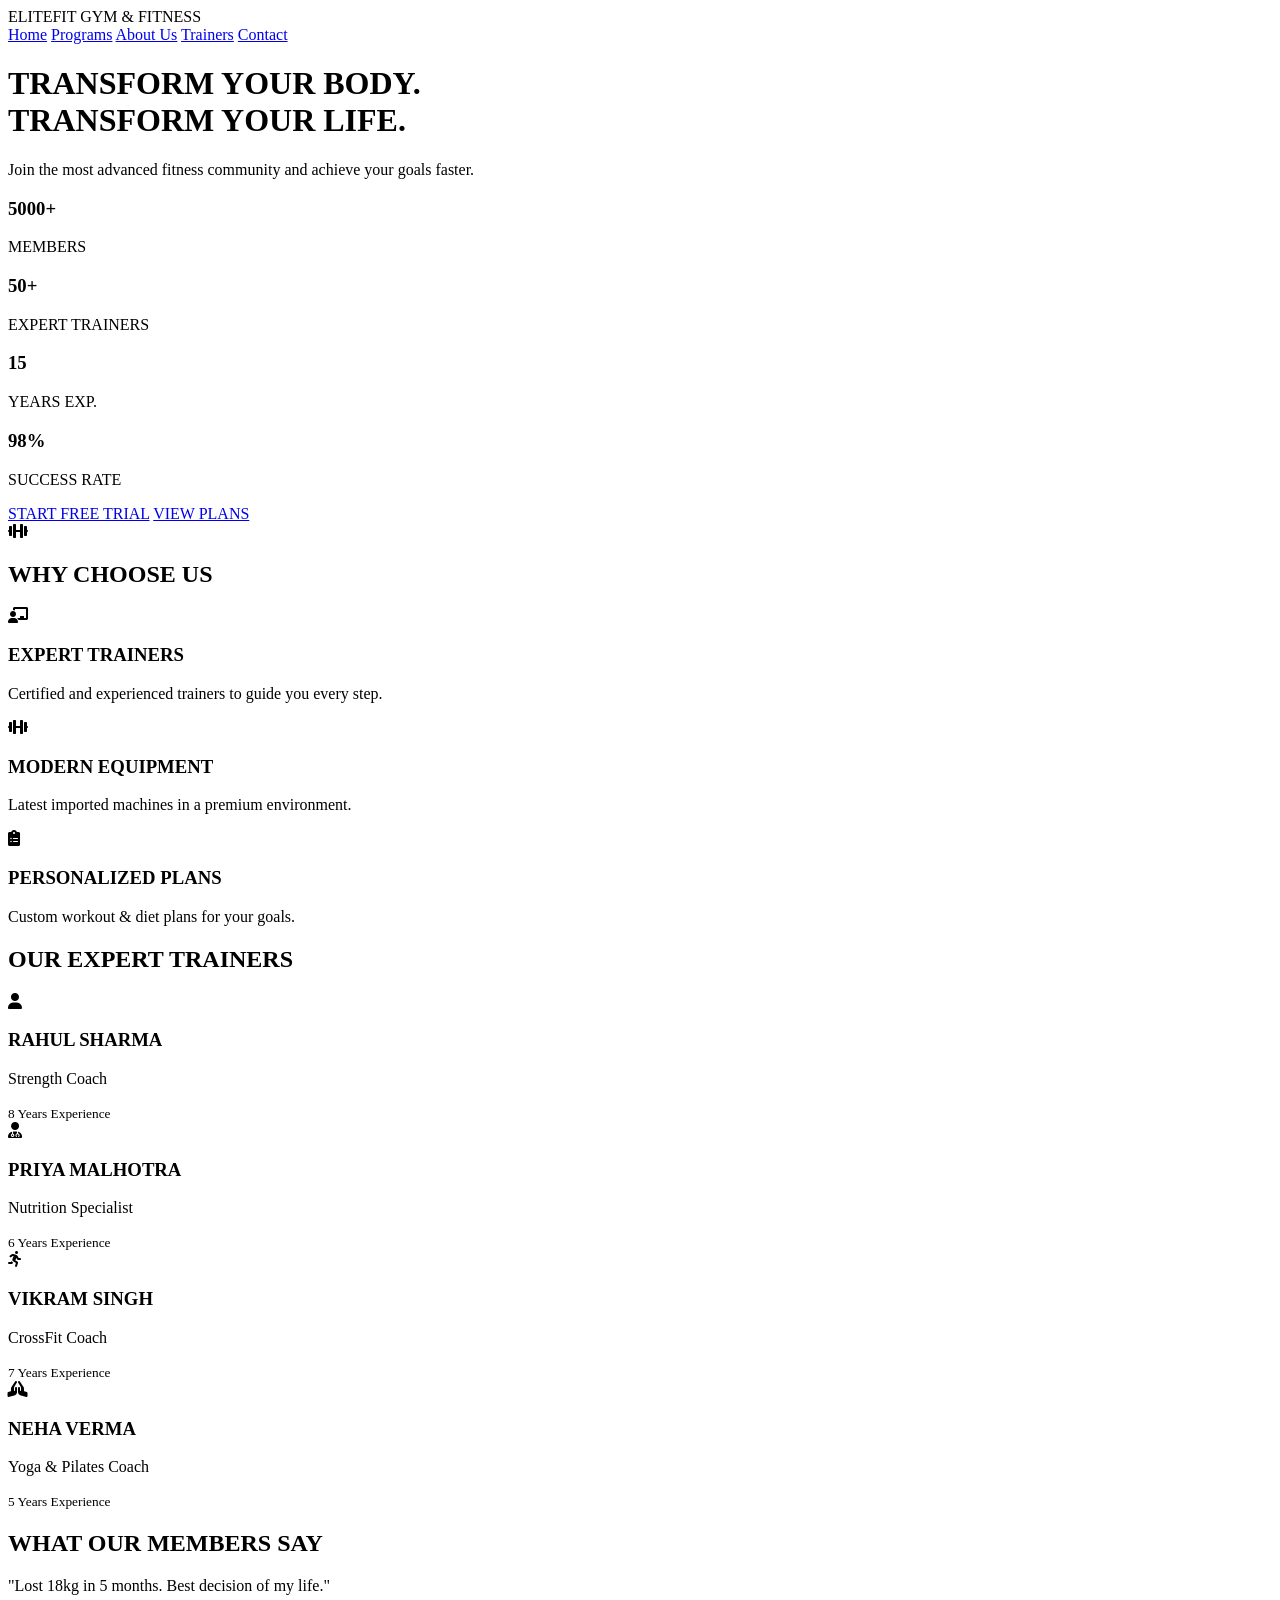
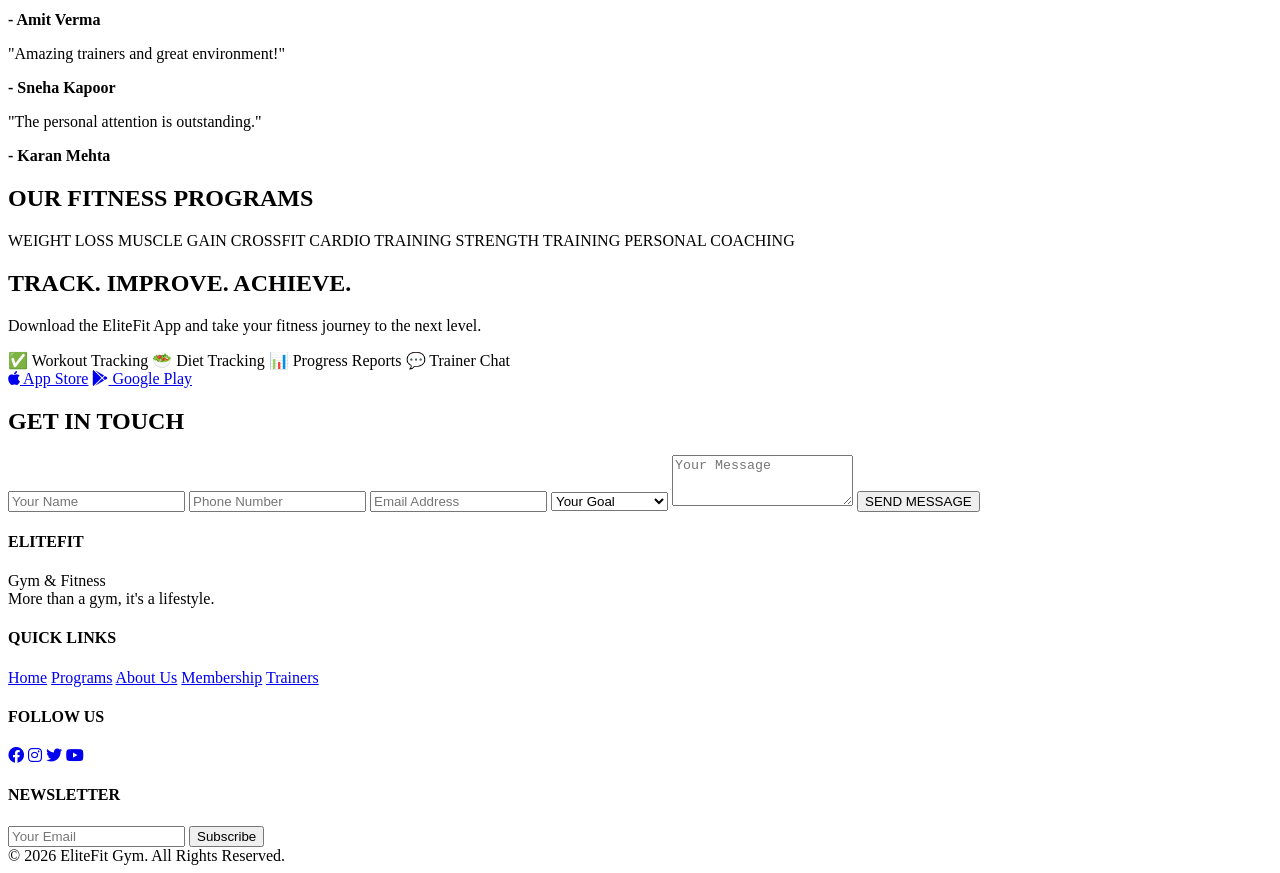
==== index.html @ 0a694ad9 "Create index.html" ====
<!DOCTYPE html>
<html lang="en">
<head>
    <meta charset="UTF-8">
    <meta name="viewport" content="width=device-width, initial-scale=1.0">
    <title>EliteFit - Gym & Fitness</title>
    <link rel="stylesheet" href="css/style.css">
    <link href="https://fonts.googleapis.com/css2?family=Inter:wght@300;400;600;700;800&display=swap" rel="stylesheet">
    <link rel="stylesheet" href="https://cdnjs.cloudflare.com/ajax/libs/font-awesome/6.0.0-beta3/css/all.min.css">
</head>
<body>
    <div class="container">
        <nav class="navbar">
            <div class="logo">ELITEFIT <span>GYM & FITNESS</span></div>
            <div class="nav-links">
                <a href="#">Home</a>
                <a href="#">Programs</a>
                <a href="#">About Us</a>
                <a href="#">Trainers</a>
                <a href="#">Contact</a>
            </div>
        </nav>

        <div class="hero">
            <div class="hero-content">
                <h1>TRANSFORM YOUR BODY.<br><span>TRANSFORM YOUR LIFE.</span></h1>
                <p>Join the most advanced fitness community and achieve your goals faster.</p>
                <div class="hero-stats">
                    <div class="stat-item"><h3>5000+</h3><p>MEMBERS</p></div>
                    <div class="stat-item"><h3>50+</h3><p>EXPERT TRAINERS</p></div>
                    <div class="stat-item"><h3>15</h3><p>YEARS EXP.</p></div>
                    <div class="stat-item"><h3>98%</h3><p>SUCCESS RATE</p></div>
                </div>
                <div class="hero-buttons">
                    <a href="#" class="btn-primary">START FREE TRIAL</a>
                    <a href="#" class="btn-secondary">VIEW PLANS</a>
                </div>
            </div>
            <div class="hero-image">
                <i class="fas fa-dumbbell"></i>
            </div>
        </div>
    </div>

    <section>
        <div class="container">
            <h2 class="section-title">WHY CHOOSE US</h2>
            <div class="cards-grid">
                <div class="card"><i class="fas fa-chalkboard-user"></i><h3>EXPERT TRAINERS</h3><p>Certified and experienced trainers to guide you every step.</p></div>
                <div class="card"><i class="fas fa-dumbbell"></i><h3>MODERN EQUIPMENT</h3><p>Latest imported machines in a premium environment.</p></div>
                <div class="card"><i class="fas fa-clipboard-list"></i><h3>PERSONALIZED PLANS</h3><p>Custom workout & diet plans for your goals.</p></div>
            </div>
        </div>
    </section>

    <section>
        <div class="container">
            <h2 class="section-title">OUR EXPERT TRAINERS</h2>
            <div class="trainer-grid">
                <div class="trainer-card"><div class="trainer-img"><i class="fas fa-user"></i></div><h3>RAHUL SHARMA</h3><p>Strength Coach</p><small>8 Years Experience</small></div>
                <div class="trainer-card"><div class="trainer-img"><i class="fas fa-user-md"></i></div><h3>PRIYA MALHOTRA</h3><p>Nutrition Specialist</p><small>6 Years Experience</small></div>
                <div class="trainer-card"><div class="trainer-img"><i class="fas fa-running"></i></div><h3>VIKRAM SINGH</h3><p>CrossFit Coach</p><small>7 Years Experience</small></div>
                <div class="trainer-card"><div class="trainer-img"><i class="fas fa-praying-hands"></i></div><h3>NEHA VERMA</h3><p>Yoga & Pilates Coach</p><small>5 Years Experience</small></div>
            </div>
        </div>
    </section>

    <section>
        <div class="container">
            <h2 class="section-title">WHAT OUR MEMBERS SAY</h2>
            <div class="testimonial-grid">
                <div class="testimonial"><p>"Lost 18kg in 5 months. Best decision of my life."</p><strong>- Amit Verma</strong></div>
                <div class="testimonial"><p>"Amazing trainers and great environment!"</p><strong>- Sneha Kapoor</strong></div>
                <div class="testimonial"><p>"The personal attention is outstanding."</p><strong>- Karan Mehta</strong></div>
            </div>
        </div>
    </section>

    <section>
        <div class="container">
            <h2 class="section-title">OUR FITNESS PROGRAMS</h2>
            <div class="program-badges">
                <span class="badge">WEIGHT LOSS</span>
                <span class="badge">MUSCLE GAIN</span>
                <span class="badge">CROSSFIT</span>
                <span class="badge">CARDIO TRAINING</span>
                <span class="badge">STRENGTH TRAINING</span>
                <span class="badge">PERSONAL COACHING</span>
            </div>
        </div>
    </section>

    <section>
        <div class="container">
            <div class="app-section">
                <h2>TRACK. IMPROVE. ACHIEVE.</h2>
                <p>Download the EliteFit App and take your fitness journey to the next level.</p>
                <div class="app-features">
                    <span>✅ Workout Tracking</span>
                    <span>🥗 Diet Tracking</span>
                    <span>📊 Progress Reports</span>
                    <span>💬 Trainer Chat</span>
                </div>
                <div class="app-buttons">
                    <a href="#" class="app-btn"><i class="fab fa-apple"></i> App Store</a>
                    <a href="#" class="app-btn"><i class="fab fa-google-play"></i> Google Play</a>
                </div>
            </div>
        </div>
    </section>

    <section>
        <div class="container">
            <h2 class="section-title">GET IN TOUCH</h2>
            <div class="contact-form">
                <form id="contactForm">
                    <input type="text" placeholder="Your Name" required>
                    <input type="tel" placeholder="Phone Number">
                    <input type="email" placeholder="Email Address" required>
                    <select>
                        <option>Your Goal</option>
                        <option>Weight Loss</option>
                        <option>Muscle Gain</option>
                        <option>General Fitness</option>
                    </select>
                    <textarea rows="3" placeholder="Your Message"></textarea>
                    <button type="submit">SEND MESSAGE</button>
                    <p id="formFeedback"></p>
                </form>
            </div>
        </div>
    </section>

    <footer>
        <div class="container">
            <div class="footer-grid">
                <div class="footer-col">
                    <h4>ELITEFIT</h4>
                    <p>Gym & Fitness<br>More than a gym, it's a lifestyle.</p>
                </div>
                <div class="footer-col">
                    <h4>QUICK LINKS</h4>
                    <a href="#">Home</a>
                    <a href="#">Programs</a>
                    <a href="#">About Us</a>
                    <a href="#">Membership</a>
                    <a href="#">Trainers</a>
                </div>
                <div class="footer-col">
                    <h4>FOLLOW US</h4>
                    <div class="social-icons">
                        <a href="#"><i class="fab fa-facebook"></i></a>
                        <a href="#"><i class="fab fa-instagram"></i></a>
                        <a href="#"><i class="fab fa-twitter"></i></a>
                        <a href="#"><i class="fab fa-youtube"></i></a>
                    </div>
                </div>
                <div class="footer-col">
                    <h4>NEWSLETTER</h4>
                    <input type="email" placeholder="Your Email">
                    <button class="subscribe-btn">Subscribe</button>
                </div>
            </div>
            <div class="copyright">© 2026 EliteFit Gym. All Rights Reserved.</div>
        </div>
    </footer>

    <script src="js/script.js"></script>
</body>
</html>
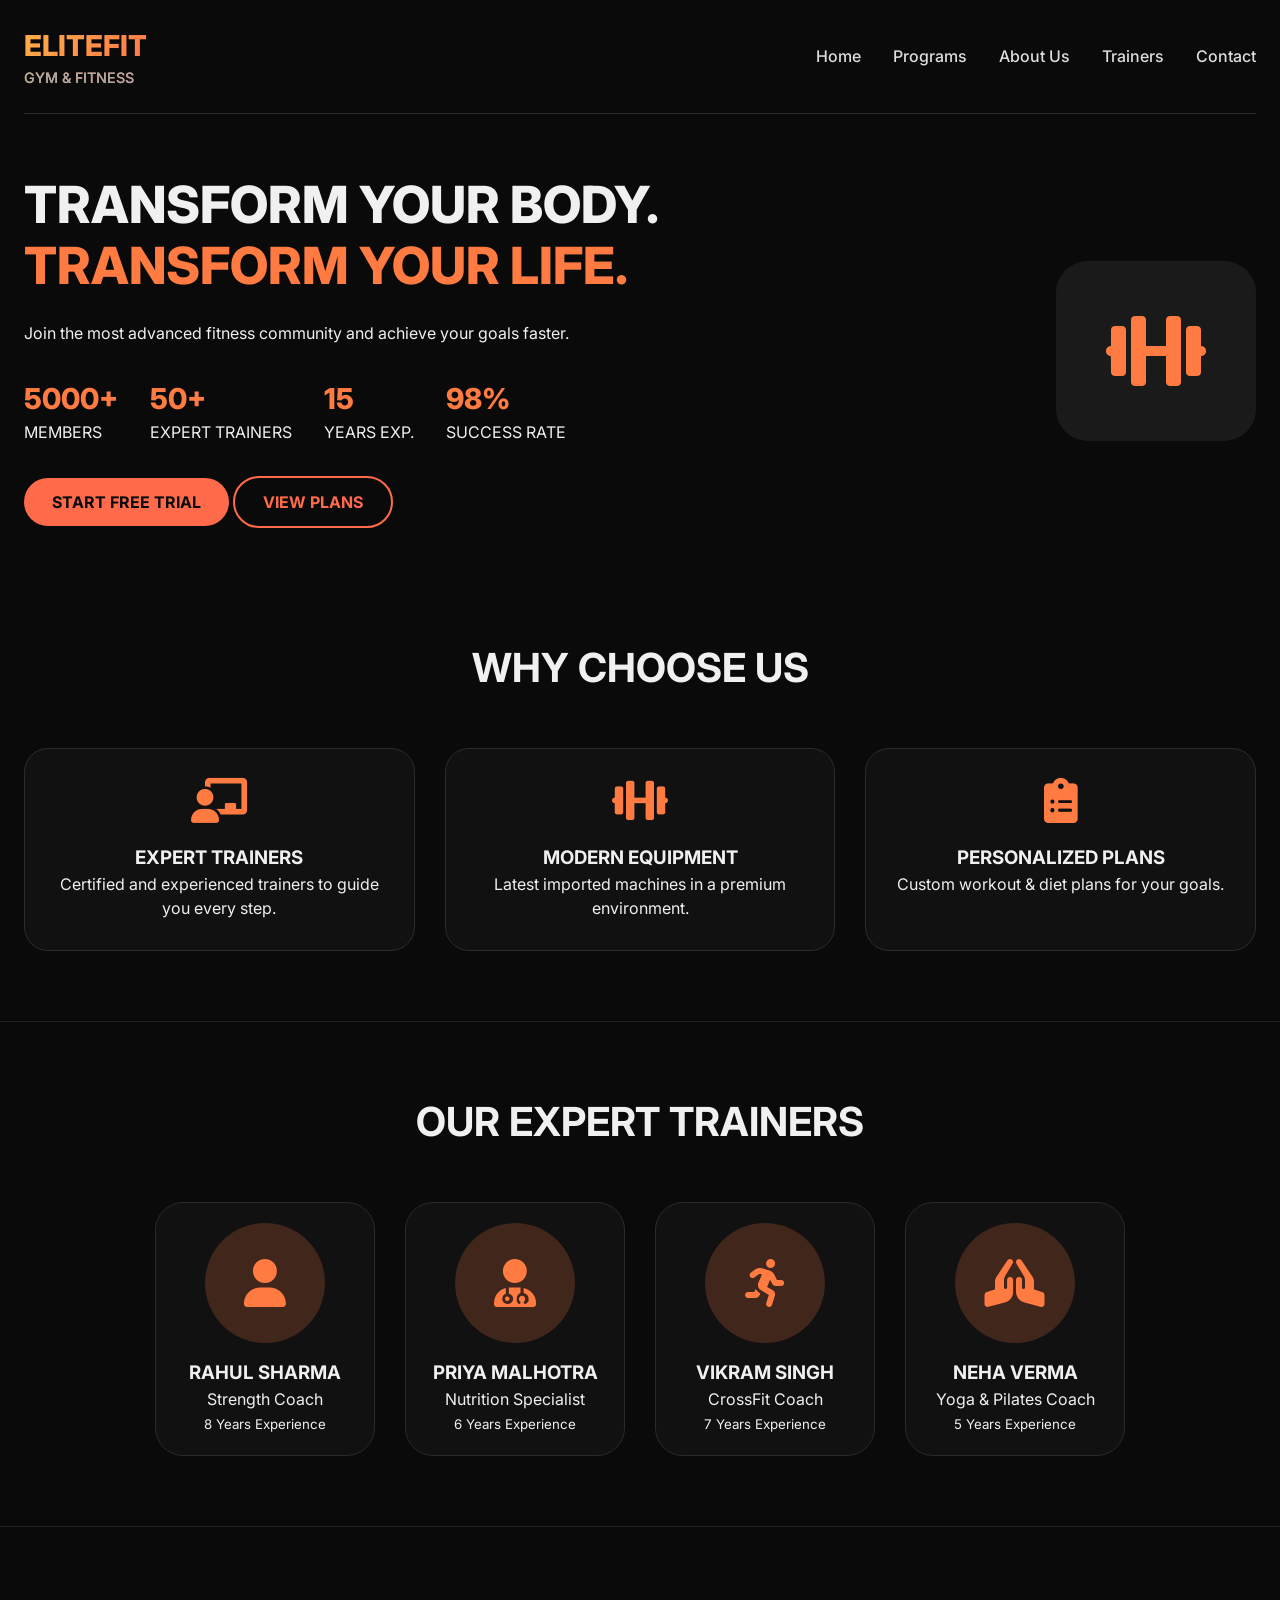
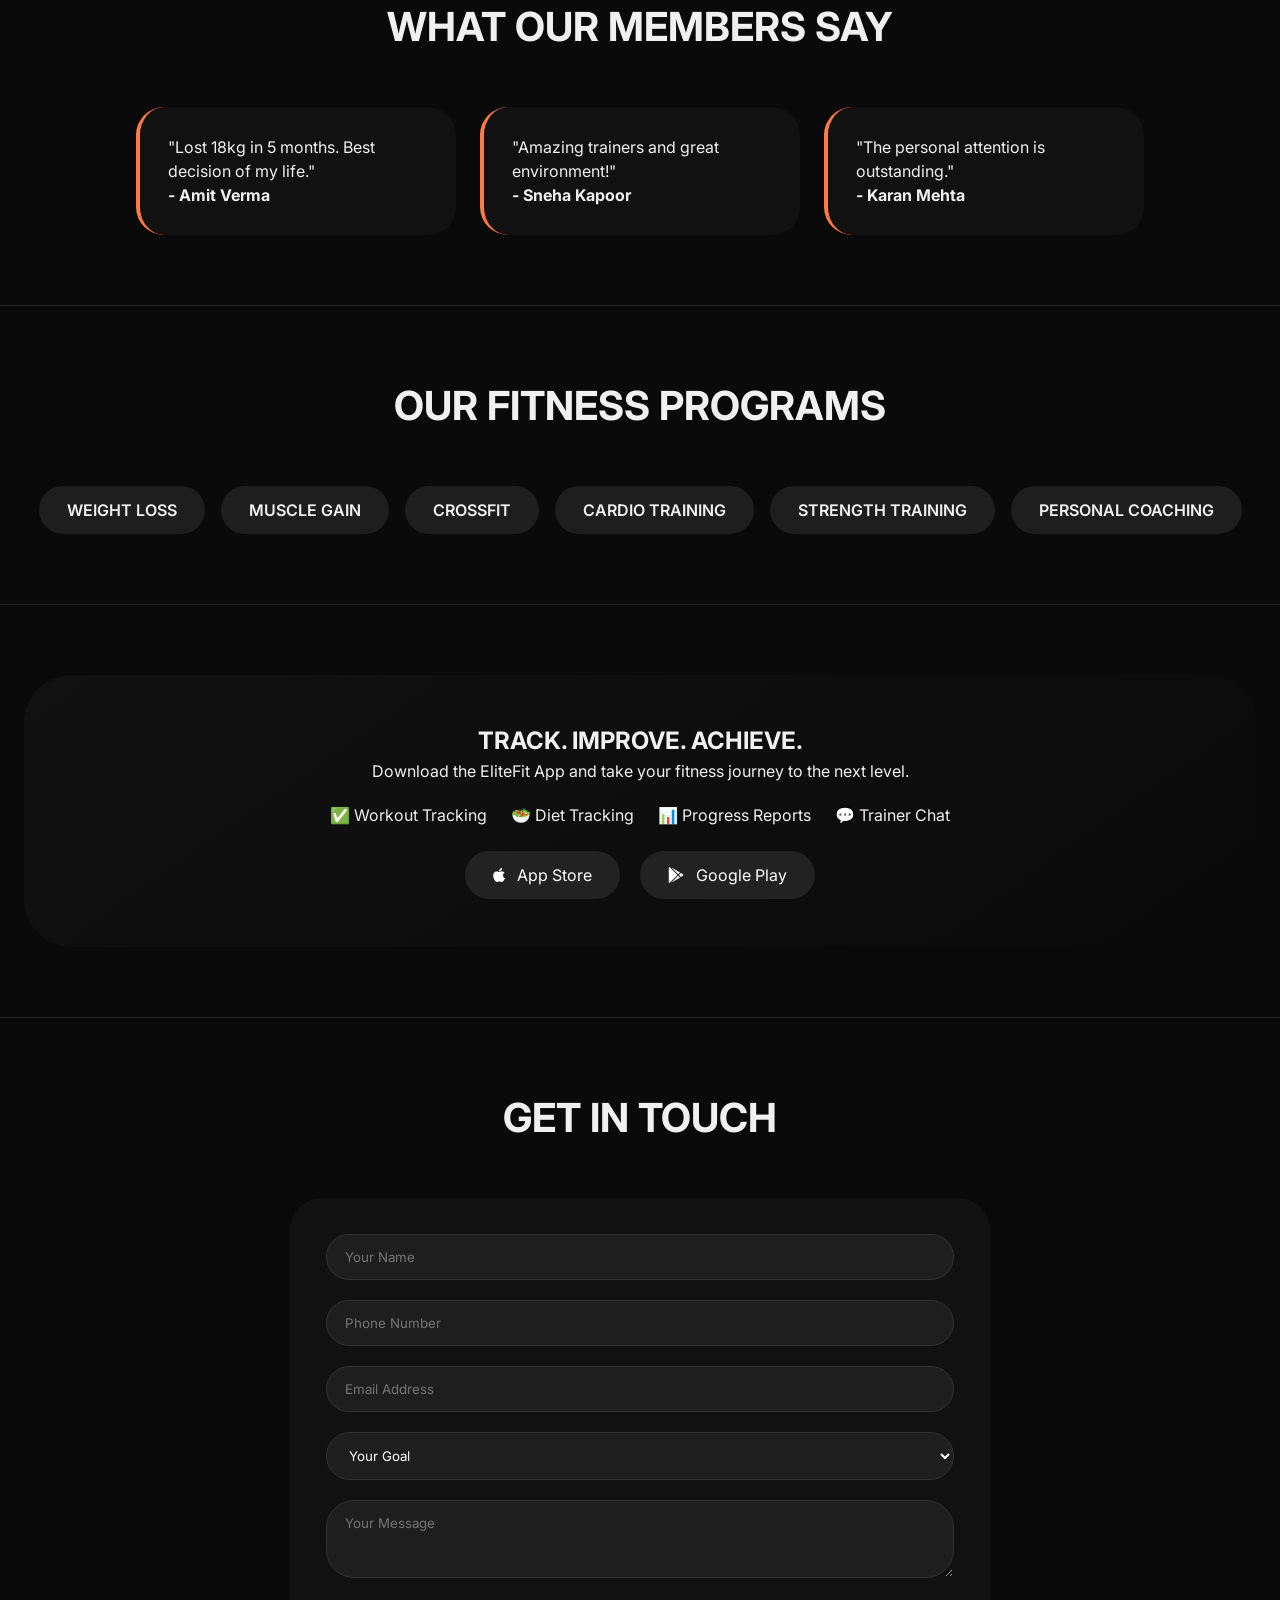
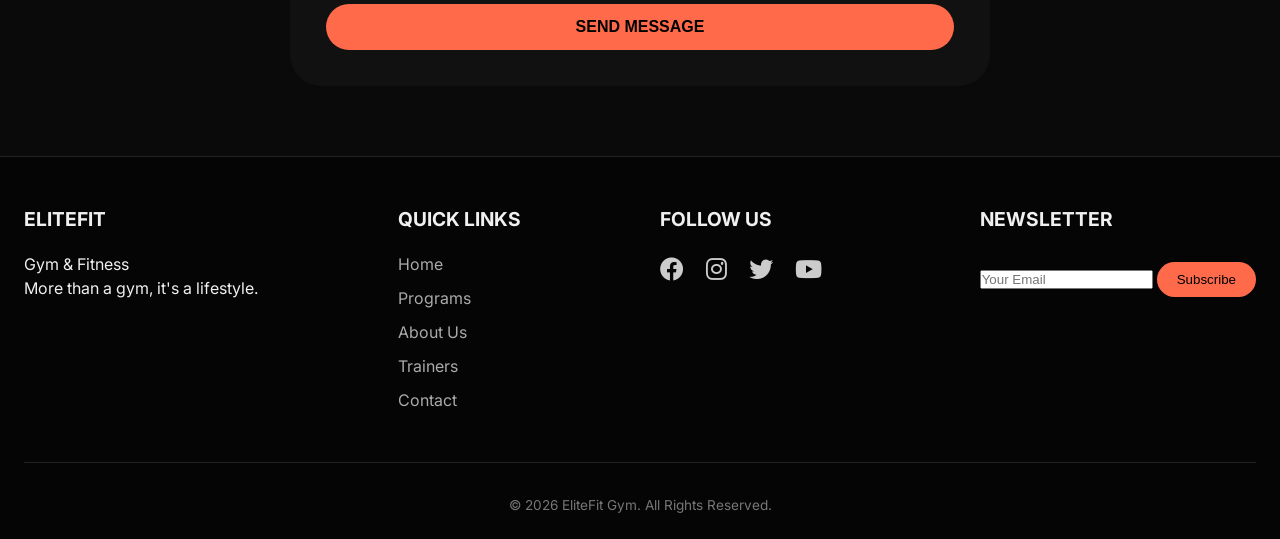
==== commit aa4d1a3b: "Update index.html" ====
--- a/index.html
+++ b/index.html
@@ -13,11 +13,11 @@
         <nav class="navbar">
             <div class="logo">ELITEFIT <span>GYM & FITNESS</span></div>
             <div class="nav-links">
-                <a href="#">Home</a>
-                <a href="#">Programs</a>
-                <a href="#">About Us</a>
-                <a href="#">Trainers</a>
-                <a href="#">Contact</a>
+                <a href="index.html">Home</a>
+                <a href="programs.html">Programs</a>
+                <a href="about.html">About Us</a>
+                <a href="trainers.html">Trainers</a>
+                <a href="contact.html">Contact</a>
             </div>
         </nav>
 
@@ -140,11 +140,11 @@
                 </div>
                 <div class="footer-col">
                     <h4>QUICK LINKS</h4>
-                    <a href="#">Home</a>
-                    <a href="#">Programs</a>
-                    <a href="#">About Us</a>
-                    <a href="#">Membership</a>
-                    <a href="#">Trainers</a>
+                    <a href="index.html">Home</a>
+                    <a href="programs.html">Programs</a>
+                    <a href="about.html">About Us</a>
+                    <a href="trainers.html">Trainers</a>
+                    <a href="contact.html">Contact</a>
                 </div>
                 <div class="footer-col">
                     <h4>FOLLOW US</h4>
--- a/css/style.css
+++ b/css/style.css
@@ -0,0 +1,573 @@
+* {
+    margin: 0;
+    padding: 0;
+    box-sizing: border-box;
+}
+
+body {
+    font-family: 'Inter', sans-serif;
+    background-color: #0a0a0a;
+    color: #f0f0f0;
+    line-height: 1.5;
+}
+
+.container {
+    max-width: 1280px;
+    margin: 0 auto;
+    padding: 0 24px;
+}
+
+.navbar {
+    display: flex;
+    justify-content: space-between;
+    align-items: center;
+    padding: 24px 0;
+    border-bottom: 1px solid #2a2a2a;
+}
+
+.logo {
+    font-size: 1.8rem;
+    font-weight: 800;
+    background: linear-gradient(135deg, #ffb347, #ff6b4a);
+    -webkit-background-clip: text;
+    background-clip: text;
+    color: transparent;
+}
+
+.logo span {
+    font-size: 0.9rem;
+    font-weight: 500;
+    display: block;
+    color: #aaa;
+    background: none;
+    -webkit-background-clip: unset;
+    background-clip: unset;
+}
+
+.nav-links a {
+    color: #ddd;
+    margin-left: 28px;
+    text-decoration: none;
+    font-weight: 500;
+    transition: 0.2s;
+}
+
+.nav-links a:hover {
+    color: #ff7b42;
+}
+
+.btn-primary, .btn-secondary {
+    display: inline-block;
+    padding: 12px 28px;
+    border-radius: 40px;
+    font-weight: 700;
+    text-decoration: none;
+    transition: 0.2s;
+    text-align: center;
+}
+
+.btn-primary {
+    background: #ff6b4a;
+    color: #0a0a0a;
+    border: none;
+}
+
+.btn-primary:hover {
+    background: #ff5722;
+    transform: scale(1.02);
+}
+
+.btn-secondary {
+    background: transparent;
+    color: #ff6b4a;
+    border: 2px solid #ff6b4a;
+}
+
+.btn-secondary:hover {
+    background: #ff6b4a20;
+}
+
+.hero {
+    display: flex;
+    justify-content: space-between;
+    align-items: center;
+    padding: 60px 0 40px;
+    gap: 30px;
+    flex-wrap: wrap;
+}
+
+.hero-content h1 {
+    font-size: 3.2rem;
+    line-height: 1.2;
+    font-weight: 800;
+    margin-bottom: 24px;
+}
+
+.hero-content h1 span {
+    color: #ff7b42;
+}
+
+.hero-stats {
+    display: flex;
+    gap: 32px;
+    margin: 32px 0;
+    flex-wrap: wrap;
+}
+
+.stat-item h3 {
+    font-size: 1.8rem;
+    font-weight: 800;
+    color: #ff7b42;
+}
+
+.hero-image {
+    background: #1a1a1a;
+    border-radius: 32px;
+    padding: 50px;
+    text-align: center;
+}
+
+.hero-image i {
+    font-size: 5rem;
+    color: #ff7b42;
+}
+
+section {
+    padding: 70px 0;
+    border-bottom: 1px solid #222;
+}
+
+.section-title {
+    font-size: 2.5rem;
+    font-weight: 700;
+    text-align: center;
+    margin-bottom: 50px;
+}
+
+.cards-grid {
+    display: flex;
+    flex-wrap: wrap;
+    gap: 30px;
+    justify-content: center;
+}
+
+.card {
+    background: #111;
+    border-radius: 24px;
+    padding: 30px 24px;
+    text-align: center;
+    flex: 1 1 240px;
+    border: 1px solid #2c2c2c;
+}
+
+.card i {
+    font-size: 2.8rem;
+    color: #ff7b42;
+    margin-bottom: 20px;
+}
+
+.trainer-grid {
+    display: flex;
+    flex-wrap: wrap;
+    gap: 30px;
+    justify-content: center;
+}
+
+.trainer-card {
+    background: #111;
+    border-radius: 28px;
+    padding: 20px;
+    text-align: center;
+    width: 220px;
+    border: 1px solid #2a2a2a;
+}
+
+.trainer-img {
+    width: 120px;
+    height: 120px;
+    background: #ff7b4233;
+    border-radius: 50%;
+    margin: 0 auto 16px;
+    display: flex;
+    align-items: center;
+    justify-content: center;
+}
+
+.trainer-img i {
+    font-size: 3rem;
+    color: #ff7b42;
+}
+
+.testimonial-grid {
+    display: flex;
+    flex-wrap: wrap;
+    gap: 24px;
+    justify-content: center;
+}
+
+.testimonial {
+    background: #111;
+    padding: 28px;
+    border-radius: 28px;
+    max-width: 320px;
+    border-left: 4px solid #ff7b42;
+}
+
+.program-badges {
+    display: flex;
+    flex-wrap: wrap;
+    justify-content: center;
+    gap: 16px;
+}
+
+.badge {
+    background: #1e1e1e;
+    padding: 12px 28px;
+    border-radius: 60px;
+    font-weight: 600;
+    font-size: 1rem;
+}
+
+.app-section {
+    background: linear-gradient(145deg, #111, #0a0a0a);
+    border-radius: 48px;
+    padding: 48px;
+    text-align: center;
+}
+
+.app-features {
+    display: flex;
+    justify-content: center;
+    gap: 24px;
+    flex-wrap: wrap;
+    margin: 20px 0;
+}
+
+.app-buttons {
+    display: flex;
+    justify-content: center;
+    gap: 20px;
+    margin-top: 24px;
+    flex-wrap: wrap;
+}
+
+.app-btn {
+    background: #222;
+    padding: 12px 28px;
+    border-radius: 40px;
+    display: inline-flex;
+    align-items: center;
+    gap: 12px;
+    color: white;
+    text-decoration: none;
+}
+
+.contact-form {
+    max-width: 700px;
+    margin: 0 auto;
+    background: #111;
+    padding: 36px;
+    border-radius: 32px;
+}
+
+.contact-form input, .contact-form select, .contact-form textarea {
+    width: 100%;
+    padding: 14px 18px;
+    background: #1e1e1e;
+    border: 1px solid #333;
+    border-radius: 28px;
+    color: white;
+    font-family: inherit;
+    margin-bottom: 20px;
+}
+
+.contact-form button {
+    background: #ff6b4a;
+    border: none;
+    width: 100%;
+    padding: 14px;
+    font-weight: bold;
+    font-size: 1rem;
+    border-radius: 40px;
+    cursor: pointer;
+}
+
+footer {
+    padding: 48px 0 24px;
+    background: #050505;
+}
+
+.footer-grid {
+    display: flex;
+    flex-wrap: wrap;
+    justify-content: space-between;
+    gap: 40px;
+    margin-bottom: 40px;
+}
+
+.footer-col h4 {
+    margin-bottom: 18px;
+    font-size: 1.2rem;
+}
+
+.footer-col a {
+    display: block;
+    color: #aaa;
+    text-decoration: none;
+    margin-bottom: 10px;
+}
+
+.social-icons a {
+    display: inline-block;
+    margin-right: 18px;
+    font-size: 1.5rem;
+    color: #ccc;
+}
+
+.subscribe-btn {
+    background: #ff6b4a;
+    border: none;
+    padding: 10px 20px;
+    border-radius: 40px;
+    margin-top: 10px;
+    cursor: pointer;
+}
+
+.copyright {
+    text-align: center;
+    padding-top: 32px;
+    border-top: 1px solid #222;
+    font-size: 0.85rem;
+    color: #777;
+}
+
+@media (max-width: 768px) {
+    .navbar {
+        flex-direction: column;
+        gap: 16px;
+    }
+    .hero-content h1 {
+        font-size: 2.2rem;
+    }
+    .section-title {
+        font-size: 1.9rem;
+    }
+}
+/* ===== MOBILE FRIENDLY (2 COLUMNS ON PHONE) ===== */
+@media (max-width: 768px) {
+  /* 1. Stats ek line mein */
+  .hero-stats {
+    display: flex;
+    flex-wrap: wrap;
+    justify-content: space-between;
+    gap: 8px;
+  }
+  
+  .stat-item {
+    flex: 1;
+    min-width: 70px;
+    text-align: center;
+  }
+  
+  .stat-item h3 {
+    font-size: 1.2rem;
+  }
+  
+  .stat-item p {
+    font-size: 0.65rem;
+  }
+  
+  /* 2. Cards, Trainers, Testimonials → 2 per line */
+  .cards-grid,
+  .trainer-grid,
+  .testimonial-grid {
+    display: grid;
+    grid-template-columns: repeat(2, 1fr);
+    gap: 16px;
+  }
+  
+  .card, .trainer-card, .testimonial {
+    padding: 16px 12px;
+  }
+  
+  /* 3. App features 2 per line */
+  .app-features {
+    display: grid;
+    grid-template-columns: repeat(2, 1fr);
+    gap: 12px;
+  }
+  
+  /* 4. Footer 2 columns */
+  .footer-grid {
+    display: grid;
+    grid-template-columns: repeat(2, 1fr);
+    gap: 24px;
+  }
+  
+  /* 5. Hero heading chota */
+  .hero-content h1 {
+    font-size: 1.8rem;
+  }
+  
+  /* 6. Badges wrap properly */
+  .program-badges {
+    display: flex;
+    flex-wrap: wrap;
+    justify-content: center;
+    gap: 8px;
+  }
+  
+  .badge {
+    font-size: 0.75rem;
+    padding: 6px 12px;
+  }
+  
+  /* 7. Navbar mobile friendly */
+  .navbar {
+    flex-direction: column;
+    gap: 12px;
+    text-align: center;
+  }
+  
+  .nav-links {
+    display: flex;
+    flex-wrap: wrap;
+    justify-content: center;
+    gap: 16px;
+  }
+  
+  .nav-links a {
+    margin-left: 0;
+    font-size: 0.9rem;
+  }
+}
+/* ===== NEW PAGE STYLES (Programs, About, Trainers, Contact) ===== */
+.programs-detail-grid, .trainers-detail-grid {
+    display: grid;
+    grid-template-columns: repeat(auto-fit, minmax(300px, 1fr));
+    gap: 30px;
+    margin-top: 30px;
+}
+
+.program-card, .trainer-detail-card {
+    background: #111;
+    border-radius: 24px;
+    padding: 24px;
+    border: 1px solid #2a2a2a;
+    transition: 0.3s;
+}
+
+.program-card:hover, .trainer-detail-card:hover {
+    transform: translateY(-5px);
+    border-color: #ff7b42;
+}
+
+.program-card i, .trainer-detail-card i {
+    font-size: 2.5rem;
+    color: #ff7b42;
+    margin-bottom: 16px;
+}
+
+.program-card ul, .trainer-detail-card ul {
+    margin-top: 12px;
+    padding-left: 20px;
+    color: #aaa;
+}
+
+.program-card li, .trainer-detail-card li {
+    margin: 6px 0;
+}
+
+/* About page */
+.about-content {
+    display: grid;
+    grid-template-columns: 1fr 1fr;
+    gap: 40px;
+    background: #111;
+    border-radius: 32px;
+    padding: 40px;
+}
+
+.about-text h3 {
+    color: #ff7b42;
+    margin: 20px 0 10px;
+}
+
+.about-text ul {
+    margin-top: 15px;
+    padding-left: 20px;
+}
+
+.about-text li {
+    margin: 10px 0;
+    list-style: none;
+}
+
+.about-stats-large {
+    display: flex;
+    flex-direction: column;
+    gap: 25px;
+    justify-content: center;
+}
+
+.stat-circle {
+    text-align: center;
+    background: #1a1a1a;
+    padding: 20px;
+    border-radius: 20px;
+}
+
+.stat-circle h2 {
+    font-size: 2rem;
+    color: #ff7b42;
+}
+
+/* Contact page grid */
+.contact-grid {
+    display: grid;
+    grid-template-columns: 1fr 1fr;
+    gap: 40px;
+}
+
+.contact-info {
+    background: #111;
+    padding: 30px;
+    border-radius: 28px;
+}
+
+.contact-info h3 {
+    color: #ff7b42;
+    margin: 20px 0 8px;
+}
+
+.contact-info h3:first-child {
+    margin-top: 0;
+}
+
+.social-icons-large {
+    margin-top: 25px;
+}
+
+.social-icons-large a {
+    display: inline-block;
+    font-size: 1.8rem;
+    color: #ff7b42;
+    margin-right: 20px;
+}
+
+.contact-form-large {
+    background: #111;
+    padding: 30px;
+    border-radius: 28px;
+}
+
+/* Mobile responsive for new pages */
+@media (max-width: 768px) {
+    .about-content, .contact-grid {
+        grid-template-columns: 1fr;
+    }
+    
+    .programs-detail-grid, .trainers-detail-grid {
+        grid-template-columns: 1fr;
+    }
+}
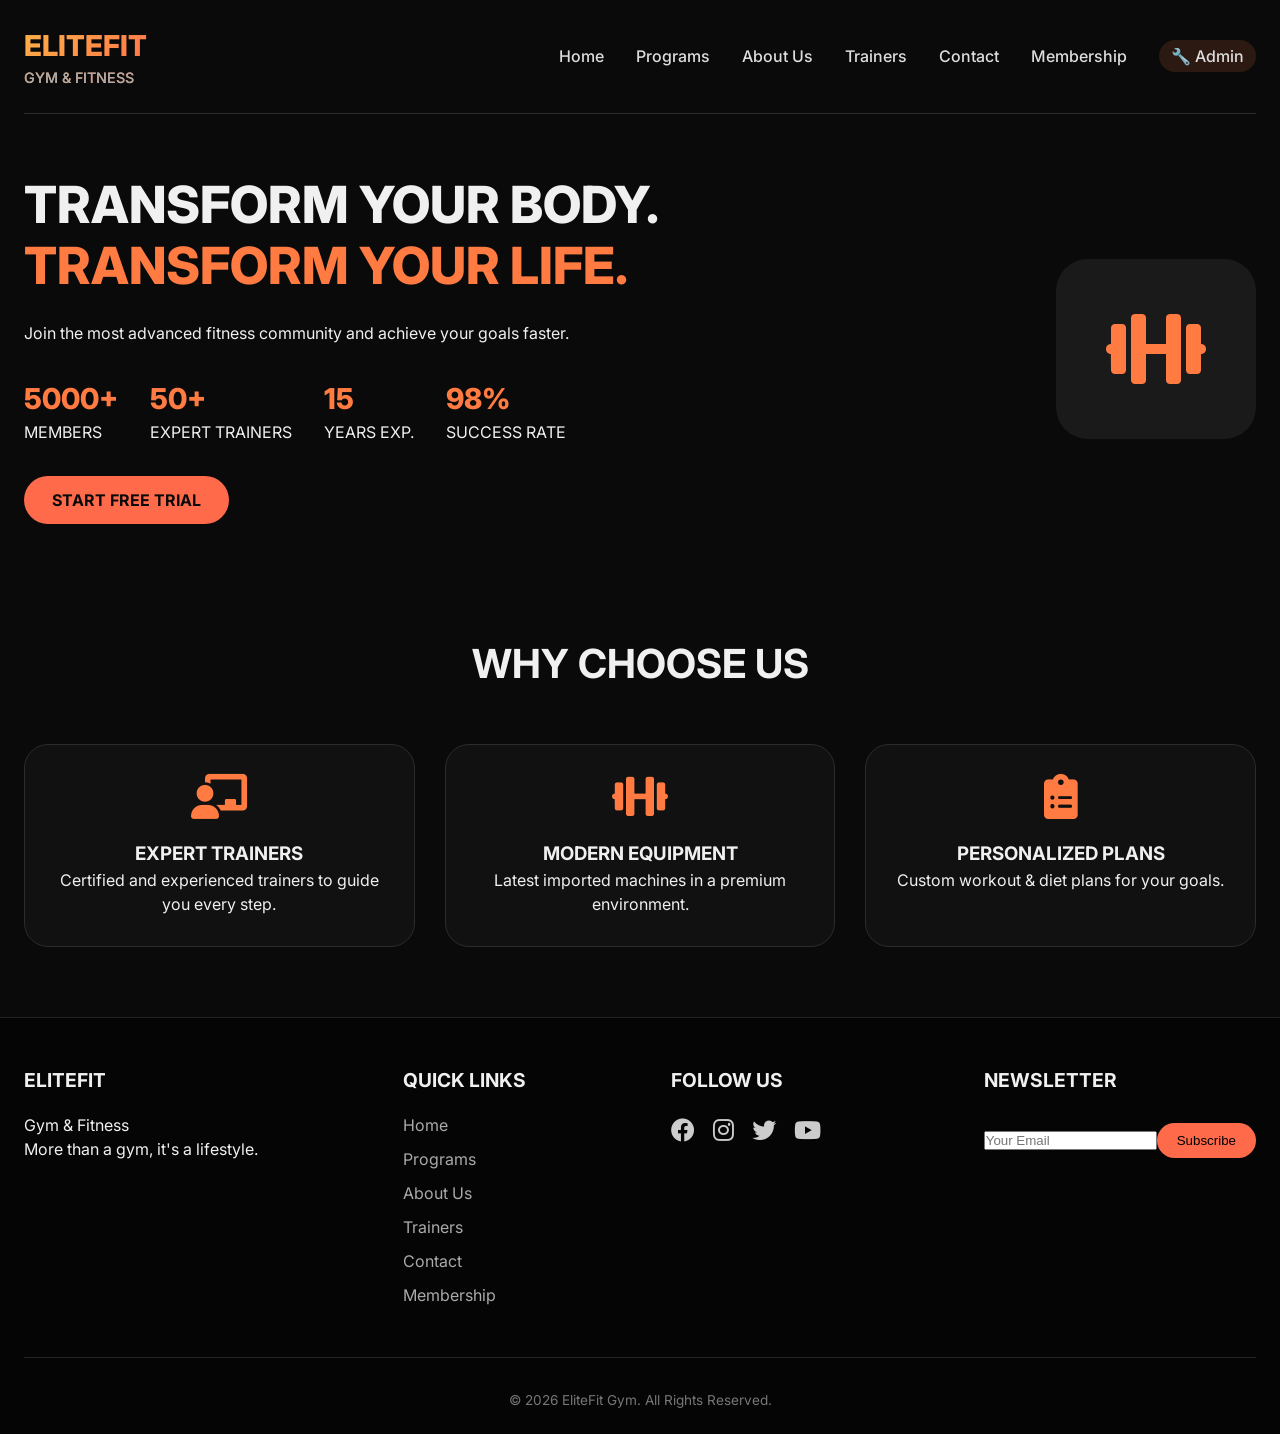
==== commit 0dfb9b01: "Update index.html" ====
--- a/index.html
+++ b/index.html
@@ -18,6 +18,8 @@
                 <a href="about.html">About Us</a>
                 <a href="trainers.html">Trainers</a>
                 <a href="contact.html">Contact</a>
+                <a href="membership.html">Membership</a>
+                <a href="admin.html" style="background:#ff7b4222; padding:6px 12px; border-radius:20px;">🔧 Admin</a>
             </div>
         </nav>
 
@@ -33,7 +35,7 @@
                 </div>
                 <div class="hero-buttons">
                     <a href="#" class="btn-primary">START FREE TRIAL</a>
-                    <a href="#" class="btn-secondary">VIEW PLANS</a>
+                    <!-- VIEW PLANS button removed -->
                 </div>
             </div>
             <div class="hero-image">
@@ -42,129 +44,48 @@
         </div>
     </div>
 
+    <!-- WHY CHOOSE US - dynamic from localStorage -->
     <section>
         <div class="container">
             <h2 class="section-title">WHY CHOOSE US</h2>
-            <div class="cards-grid">
-                <div class="card"><i class="fas fa-chalkboard-user"></i><h3>EXPERT TRAINERS</h3><p>Certified and experienced trainers to guide you every step.</p></div>
-                <div class="card"><i class="fas fa-dumbbell"></i><h3>MODERN EQUIPMENT</h3><p>Latest imported machines in a premium environment.</p></div>
-                <div class="card"><i class="fas fa-clipboard-list"></i><h3>PERSONALIZED PLANS</h3><p>Custom workout & diet plans for your goals.</p></div>
-            </div>
-        </div>
-    </section>
-
-    <section>
-        <div class="container">
-            <h2 class="section-title">OUR EXPERT TRAINERS</h2>
-            <div class="trainer-grid">
-                <div class="trainer-card"><div class="trainer-img"><i class="fas fa-user"></i></div><h3>RAHUL SHARMA</h3><p>Strength Coach</p><small>8 Years Experience</small></div>
-                <div class="trainer-card"><div class="trainer-img"><i class="fas fa-user-md"></i></div><h3>PRIYA MALHOTRA</h3><p>Nutrition Specialist</p><small>6 Years Experience</small></div>
-                <div class="trainer-card"><div class="trainer-img"><i class="fas fa-running"></i></div><h3>VIKRAM SINGH</h3><p>CrossFit Coach</p><small>7 Years Experience</small></div>
-                <div class="trainer-card"><div class="trainer-img"><i class="fas fa-praying-hands"></i></div><h3>NEHA VERMA</h3><p>Yoga & Pilates Coach</p><small>5 Years Experience</small></div>
-            </div>
-        </div>
-    </section>
-
-    <section>
-        <div class="container">
-            <h2 class="section-title">WHAT OUR MEMBERS SAY</h2>
-            <div class="testimonial-grid">
-                <div class="testimonial"><p>"Lost 18kg in 5 months. Best decision of my life."</p><strong>- Amit Verma</strong></div>
-                <div class="testimonial"><p>"Amazing trainers and great environment!"</p><strong>- Sneha Kapoor</strong></div>
-                <div class="testimonial"><p>"The personal attention is outstanding."</p><strong>- Karan Mehta</strong></div>
-            </div>
-        </div>
-    </section>
-
-    <section>
-        <div class="container">
-            <h2 class="section-title">OUR FITNESS PROGRAMS</h2>
-            <div class="program-badges">
-                <span class="badge">WEIGHT LOSS</span>
-                <span class="badge">MUSCLE GAIN</span>
-                <span class="badge">CROSSFIT</span>
-                <span class="badge">CARDIO TRAINING</span>
-                <span class="badge">STRENGTH TRAINING</span>
-                <span class="badge">PERSONAL COACHING</span>
-            </div>
-        </div>
-    </section>
-
-    <section>
-        <div class="container">
-            <div class="app-section">
-                <h2>TRACK. IMPROVE. ACHIEVE.</h2>
-                <p>Download the EliteFit App and take your fitness journey to the next level.</p>
-                <div class="app-features">
-                    <span>✅ Workout Tracking</span>
-                    <span>🥗 Diet Tracking</span>
-                    <span>📊 Progress Reports</span>
-                    <span>💬 Trainer Chat</span>
-                </div>
-                <div class="app-buttons">
-                    <a href="#" class="app-btn"><i class="fab fa-apple"></i> App Store</a>
-                    <a href="#" class="app-btn"><i class="fab fa-google-play"></i> Google Play</a>
-                </div>
-            </div>
-        </div>
-    </section>
-
-    <section>
-        <div class="container">
-            <h2 class="section-title">GET IN TOUCH</h2>
-            <div class="contact-form">
-                <form id="contactForm">
-                    <input type="text" placeholder="Your Name" required>
-                    <input type="tel" placeholder="Phone Number">
-                    <input type="email" placeholder="Email Address" required>
-                    <select>
-                        <option>Your Goal</option>
-                        <option>Weight Loss</option>
-                        <option>Muscle Gain</option>
-                        <option>General Fitness</option>
-                    </select>
-                    <textarea rows="3" placeholder="Your Message"></textarea>
-                    <button type="submit">SEND MESSAGE</button>
-                    <p id="formFeedback"></p>
-                </form>
-            </div>
+            <div class="cards-grid" id="dynamicWhyChoose"></div>
         </div>
     </section>
 
     <footer>
         <div class="container">
             <div class="footer-grid">
-                <div class="footer-col">
-                    <h4>ELITEFIT</h4>
-                    <p>Gym & Fitness<br>More than a gym, it's a lifestyle.</p>
-                </div>
-                <div class="footer-col">
-                    <h4>QUICK LINKS</h4>
-                    <a href="index.html">Home</a>
-                    <a href="programs.html">Programs</a>
-                    <a href="about.html">About Us</a>
-                    <a href="trainers.html">Trainers</a>
-                    <a href="contact.html">Contact</a>
-                </div>
-                <div class="footer-col">
-                    <h4>FOLLOW US</h4>
-                    <div class="social-icons">
-                        <a href="#"><i class="fab fa-facebook"></i></a>
-                        <a href="#"><i class="fab fa-instagram"></i></a>
-                        <a href="#"><i class="fab fa-twitter"></i></a>
-                        <a href="#"><i class="fab fa-youtube"></i></a>
-                    </div>
-                </div>
-                <div class="footer-col">
-                    <h4>NEWSLETTER</h4>
-                    <input type="email" placeholder="Your Email">
-                    <button class="subscribe-btn">Subscribe</button>
-                </div>
+                <div class="footer-col"><h4>ELITEFIT</h4><p>Gym & Fitness<br>More than a gym, it's a lifestyle.</p></div>
+                <div class="footer-col"><h4>QUICK LINKS</h4><a href="index.html">Home</a><a href="programs.html">Programs</a><a href="about.html">About Us</a><a href="trainers.html">Trainers</a><a href="contact.html">Contact</a><a href="membership.html">Membership</a></div>
+                <div class="footer-col"><h4>FOLLOW US</h4><div class="social-icons"><a href="#"><i class="fab fa-facebook"></i></a><a href="#"><i class="fab fa-instagram"></i></a><a href="#"><i class="fab fa-twitter"></i></a><a href="#"><i class="fab fa-youtube"></i></a></div></div>
+                <div class="footer-col"><h4>NEWSLETTER</h4><input type="email" placeholder="Your Email"><button class="subscribe-btn">Subscribe</button></div>
             </div>
             <div class="copyright">© 2026 EliteFit Gym. All Rights Reserved.</div>
         </div>
     </footer>
 
+    <script>
+        function loadWhyChoose() {
+            const defaultCards = [
+                { icon: "fas fa-chalkboard-user", title: "EXPERT TRAINERS", desc: "Certified and experienced trainers to guide you every step." },
+                { icon: "fas fa-dumbbell", title: "MODERN EQUIPMENT", desc: "Latest imported machines in a premium environment." },
+                { icon: "fas fa-clipboard-list", title: "PERSONALIZED PLANS", desc: "Custom workout & diet plans for your goals." }
+            ];
+            let saved = localStorage.getItem("elitefit_why_choose");
+            let cards = saved ? JSON.parse(saved) : defaultCards;
+            const container = document.getElementById("dynamicWhyChoose");
+            if(container) {
+                container.innerHTML = cards.map(card => `
+                    <div class="card">
+                        <i class="${card.icon}"></i>
+                        <h3>${card.title}</h3>
+                        <p>${card.desc}</p>
+                    </div>
+                `).join('');
+            }
+        }
+        loadWhyChoose();
+    </script>
     <script src="js/script.js"></script>
 </body>
 </html>
